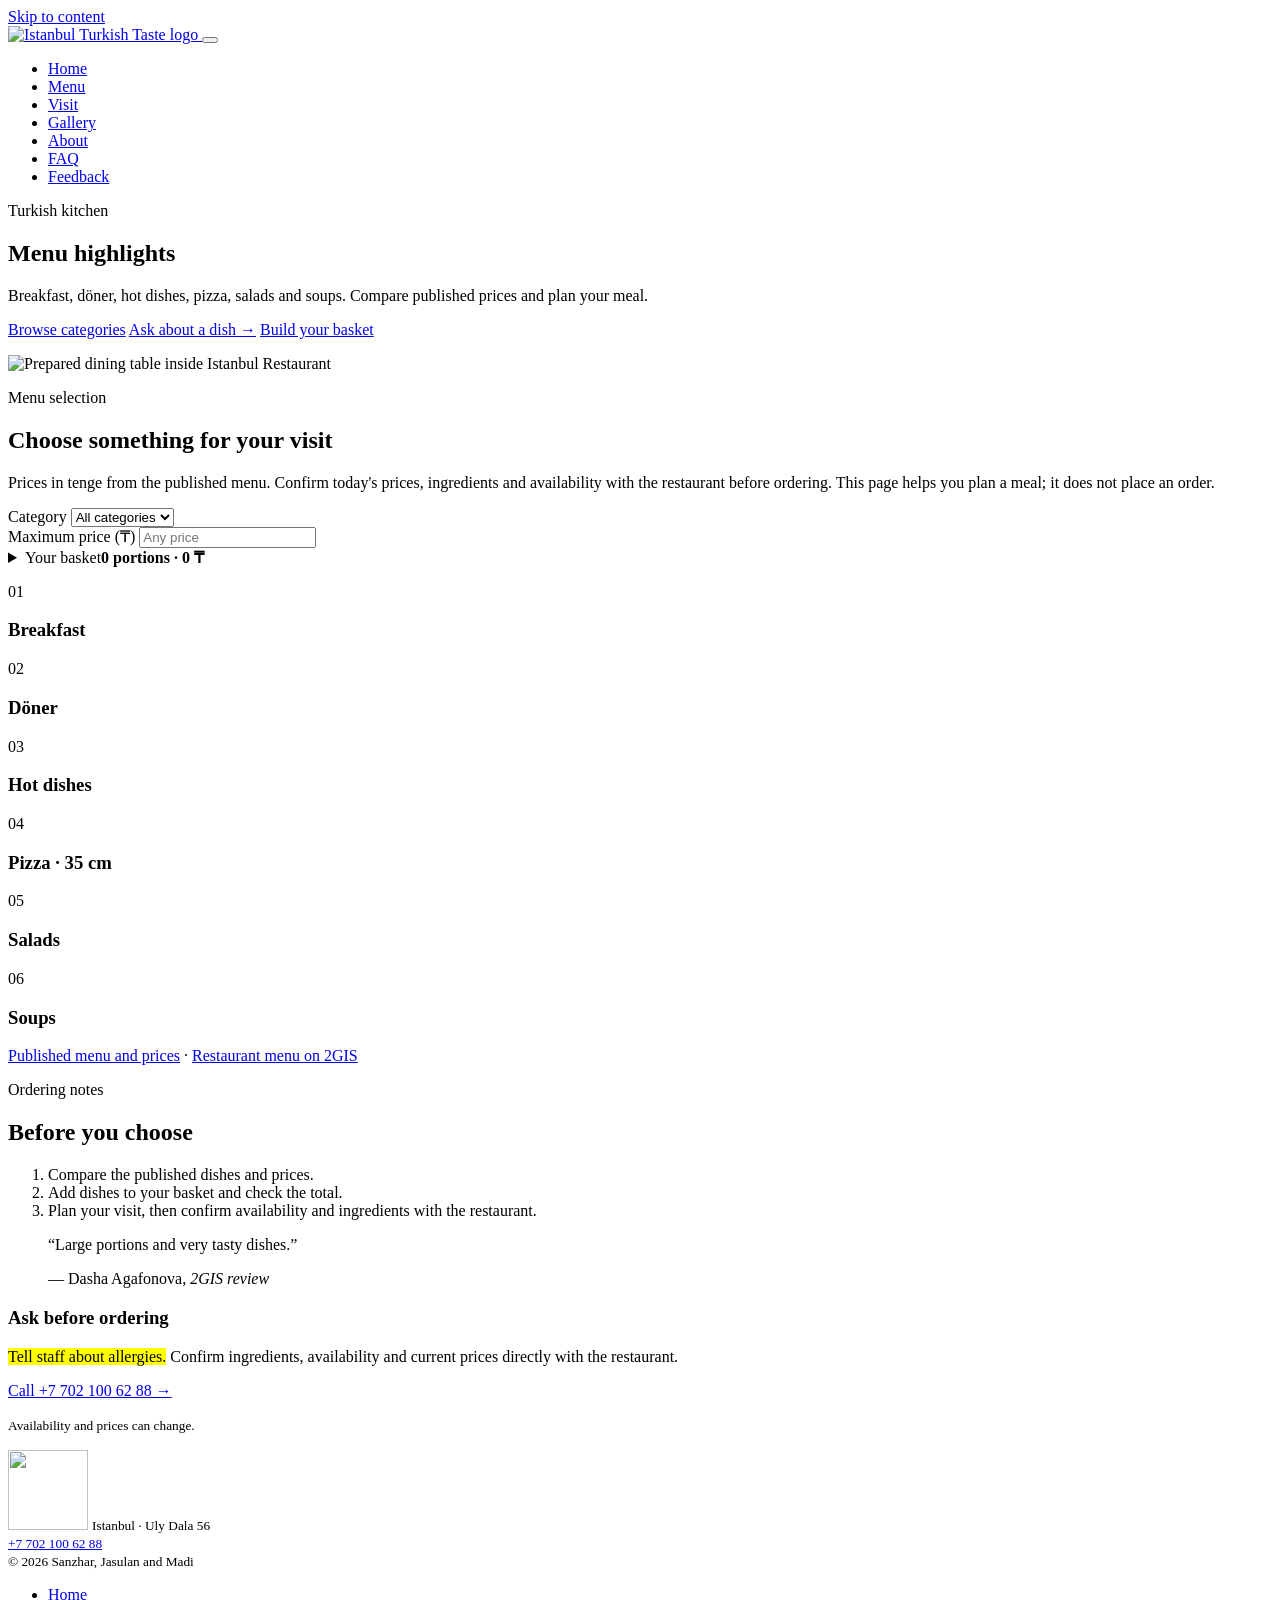
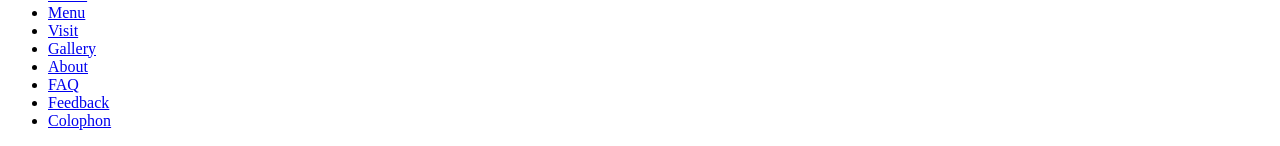
==== menu.html @ e1fde67c "Add restaurant pages and project documentation" ====
<!DOCTYPE html>
<html lang="en">
<head>
<meta charset="utf-8">
<meta content="width=device-width, initial-scale=1" name="viewport">
<meta content="Menu categories and Turkish dish highlights at Istanbul Restaurant in Astana." name="description">
<meta content="Sanzhar" name="author">
<title>Menu — Istanbul Restaurant Astana</title>
<!-- Pinned Bootstrap 5.3.8; local correction layer follows. --><link href="vendor/bootstrap/bootstrap.min.css" rel="stylesheet">
<link href="css/base.css" rel="stylesheet">
<link rel="icon" type="image/jpeg" href="images/istanbul-logo.jpg">
</head>
<body class="menu-page">
<!-- Author: Sanzhar. -->
<a class="skip-link visually-hidden-focusable position-fixed top-0 start-0 m-3 btn btn-warning" href="#main-content">Skip to content</a>
<header class="site-header sticky-top bg-body border-bottom">
<div class="container">
<nav aria-label="Main navigation" class="navbar navbar-expand-lg w-100" data-bs-theme="light"><a aria-label="Istanbul Restaurant home" class="navbar-brand me-auto" href="index.html">
<img alt="Istanbul Turkish Taste logo" class="brand-logo object-fit-contain" src="images/istanbul-logo.jpg">
</a><button aria-controls="main-navbar" aria-expanded="false" aria-label="Toggle navigation" class="navbar-toggler" data-bs-target="#main-navbar" data-bs-toggle="collapse" type="button" id="navigation-toggle"><span class="navbar-toggler-icon"></span></button>
<div class="collapse navbar-collapse justify-content-lg-end" id="main-navbar"><ul class="navbar-nav gap-lg-2 mb-2 mb-lg-0" id="navigation-links">
<li class="nav-item"><a class="nav-link py-2" href="index.html">Home</a></li>
<li class="nav-item"><a aria-current="page" class="nav-link py-2 active text-decoration-underline link-underline-warning link-offset-3" href="menu.html">Menu</a></li>
<li class="nav-item"><a class="nav-link py-2" href="visit.html">Visit</a></li>
<li class="nav-item"><a class="nav-link py-2" href="gallery.html">Gallery</a></li>
<li class="nav-item"><a class="nav-link py-2" href="about.html">About</a></li>
<li class="nav-item"><a class="nav-link py-2" href="faq.html">FAQ</a></li>
<li class="nav-item"><a class="nav-link py-2" href="feedback.html">Feedback</a></li>
</ul></div>
</nav>
</div>
</header>
<main id="main-content">
<!-- This section connects the menu introduction to its visible heading. -->
<section aria-labelledby="menu-title" class="container-fluid px-0 border-bottom">
<div class="row g-0 align-items-stretch">
<div class="page-hero-copy col-12 col-lg-6 d-flex flex-column justify-content-center p-4 p-md-5">
<p class="small fw-bold text-uppercase text-brand-accent mb-3">Turkish kitchen</p>
<h1 class="display-2 mb-4" id="menu-title">Menu highlights</h1>
<p class="lead">
            Breakfast, döner, hot dishes, pizza, salads and soups. Compare published prices and plan your meal.
          </p>
<p class="d-flex flex-wrap align-items-center gap-2 mt-4">
<a class="btn btn-warning" href="#categories">Browse categories</a>
<a class="fw-semibold text-decoration-underline" href="#dish-question">Ask about a dish →</a>
<a class="btn btn-outline-dark" href="#assignment-4">Build your basket</a></p>
</div>
<div class="page-hero-media col-12 col-lg-6 m-0">
<img alt="Prepared dining table inside Istanbul Restaurant" class="img-fluid w-100 h-100 object-fit-cover" src="images/restaurant-interior-table.jpg" decoding="async">
</div>
</div></section>
<section aria-labelledby="categories-title" class="py-5" id="categories"><div class="container">
<p class="small fw-bold text-uppercase text-brand-accent">Menu selection</p>
<h2 class="display-5 mb-4" id="categories-title">Choose something for your visit</h2>
<p id="menu-price-note">Prices in tenge from the published menu. Confirm today's prices, ingredients and availability with the restaurant before ordering. This page helps you plan a meal; it does not place an order.</p>
<!-- assignment-4: menu filters and basket calculations -->
<div id="assignment-4" class="menu-tools">
<div class="row g-3 mb-4">
<div class="col-md-6"><label for="category-filter" class="form-label">Category</label>
<select id="category-filter" class="form-select">
<option value="all">All categories</option><option value="breakfast">Breakfast</option>
<option value="doner">Döner</option><option value="hot-dishes">Hot dishes</option>
<option value="pizza">Pizza</option><option value="salads">Salads</option><option value="soups">Soups</option>
</select></div>
<div class="col-md-6"><label for="price-filter" class="form-label">Maximum price (₸)</label>
<input id="price-filter" class="form-control" type="number" min="0" step="100" placeholder="Any price"></div>
</div>
<details class="menu-basket">
<summary><span>Your basket</span><strong id="basket-summary" aria-live="polite">0 portions · 0 ₸</strong></summary>
<div class="basket-content">
<ul id="basket-list" class="list-unstyled" aria-live="polite"></ul>
<p id="basket-total" class="fw-bold" aria-live="polite"></p>
<button id="clear-basket" class="btn btn-outline-dark btn-sm" type="button">Clear basket</button>
</div></details></div>
<p id="menu-empty" class="py-3" role="status" hidden>No dishes found. Try another filter.</p>
<div class="row g-4" id="menu-items">
<div class="col-12 col-md-6 col-lg-4"><article class="card h-100" id="category-breakfast"><div class="card-body">
<p class="small text-brand-accent fw-bold">01</p>
<h3 class="h4">Breakfast</h3>
<ul class="list-unstyled mb-0"></ul>

</div></article></div>
<div class="col-12 col-md-6 col-lg-4"><article class="card h-100" id="category-doner"><div class="card-body">
<p class="small text-brand-accent fw-bold">02</p>
<h3 class="h4">Döner</h3>
<ul class="list-unstyled mb-0"></ul>

</div></article></div>
<div class="col-12 col-md-6 col-lg-4"><article class="card h-100" id="category-hot-dishes"><div class="card-body">
<p class="small text-brand-accent fw-bold">03</p>
<h3 class="h4">Hot dishes</h3>
<ul class="list-unstyled mb-0"></ul>

</div></article></div>
<div class="col-12 col-md-6 col-lg-4"><article class="card h-100" id="category-pizza"><div class="card-body">
<p class="small text-brand-accent fw-bold">04</p>
<h3 class="h4">Pizza · 35 cm</h3>
<ul class="list-unstyled mb-0"></ul>

</div></article></div>
<div class="col-12 col-md-6 col-lg-4"><article class="card h-100" id="category-salads"><div class="card-body">
<p class="small text-brand-accent fw-bold">05</p>
<h3 class="h4">Salads</h3>
<ul class="list-unstyled mb-0"></ul>

</div></article></div>
<div class="col-12 col-md-6 col-lg-4"><article class="card h-100" id="category-soups"><div class="card-body">
<p class="small text-brand-accent fw-bold">06</p>
<h3 class="h4">Soups</h3>
<ul class="list-unstyled mb-0"></ul>

</div></article></div>
</div>
<div id="generated-menu-items" class="row g-4" aria-live="polite"></div>
<p class="mt-4 mb-0"><a href="https://tr.restaurantguru.com/Istanbul-Restoran-Astana/menu" target="_blank" rel="noopener noreferrer">Published menu and prices</a> · <a href="https://2gis.kz/astana/firm/70000001069922617/tab/menu" target="_blank" rel="noopener noreferrer">Restaurant menu on 2GIS</a></p>
</div></section>
<section aria-labelledby="notes-title" class="py-5 bg-dark text-white" id="dish-question">
<div class="container"><div class="row g-4 align-items-start">
<div class="col-12 col-lg-7">
<p class="small fw-bold text-uppercase text-brand-accent mb-3">Ordering notes</p>
<h2 class="display-5 mb-4" id="notes-title">Before you choose</h2>
<ol start="1">
<li>Compare the published dishes and prices.</li>
<li>Add dishes to your basket and check the total.</li>
<li>Plan your visit, then confirm availability and ingredients with the restaurant.</li>
</ol>
<blockquote>
<p><q>Large portions and very tasty dishes.</q></p>
<footer>— Dasha Agafonova, <cite>2GIS review</cite></footer>
</blockquote>
</div>
<aside class="col-12 col-lg-5 bg-body text-dark p-4 border-start border-warning border-4 shadow-sm">
<h3 class="h4 mb-3">Ask before ordering</h3>
<p>
<mark>Tell staff about allergies.</mark> Confirm ingredients, availability and
              current prices directly with the restaurant.
            </p>
<p><a class="fw-semibold text-decoration-underline" href="tel:+77021006288">Call +7 702 100 62 88 →</a></p>
<p><small>Availability and prices can change.</small></p>
</aside>
</div></div>
</section>
</main>
<footer class="site-footer text-break bg-dark text-white">
  <div class="container py-4"><div class="row g-4 align-items-center">
    <div class="col-12 col-lg-5 d-flex align-items-center gap-3">
      <img alt="" class="object-fit-contain flex-shrink-0" width="80" height="80" src="images/istanbul-logo.jpg">
      <small>Istanbul · Uly Dala 56<br><a class="link-light" href="tel:+77021006288">+7 702 100 62 88</a><br>© 2026 Sanzhar, Jasulan and Madi</small>
    </div>
    <nav class="col-12 col-lg-7" aria-label="Footer navigation">
      <ul class="d-flex flex-wrap justify-content-lg-end gap-3 list-unstyled mb-0">
<li><a class="link-light" href="index.html">Home</a></li>
<li><a class="link-light" href="menu.html">Menu</a></li>
<li><a class="link-light" href="visit.html">Visit</a></li>
<li><a class="link-light" href="gallery.html">Gallery</a></li>
<li><a class="link-light" href="about.html">About</a></li>
<li><a class="link-light" href="faq.html">FAQ</a></li>
<li><a class="link-light" href="feedback.html">Feedback</a></li>
<li><a class="link-light" href="colophon.html">Colophon</a></li>
</ul>
    </nav>
  </div></div>
</footer>
<script src="vendor/bootstrap/bootstrap.bundle.min.js"></script>

<script src="js/main.js" defer></script>
<script src="js/menu.js" defer></script>
</body>
</html>
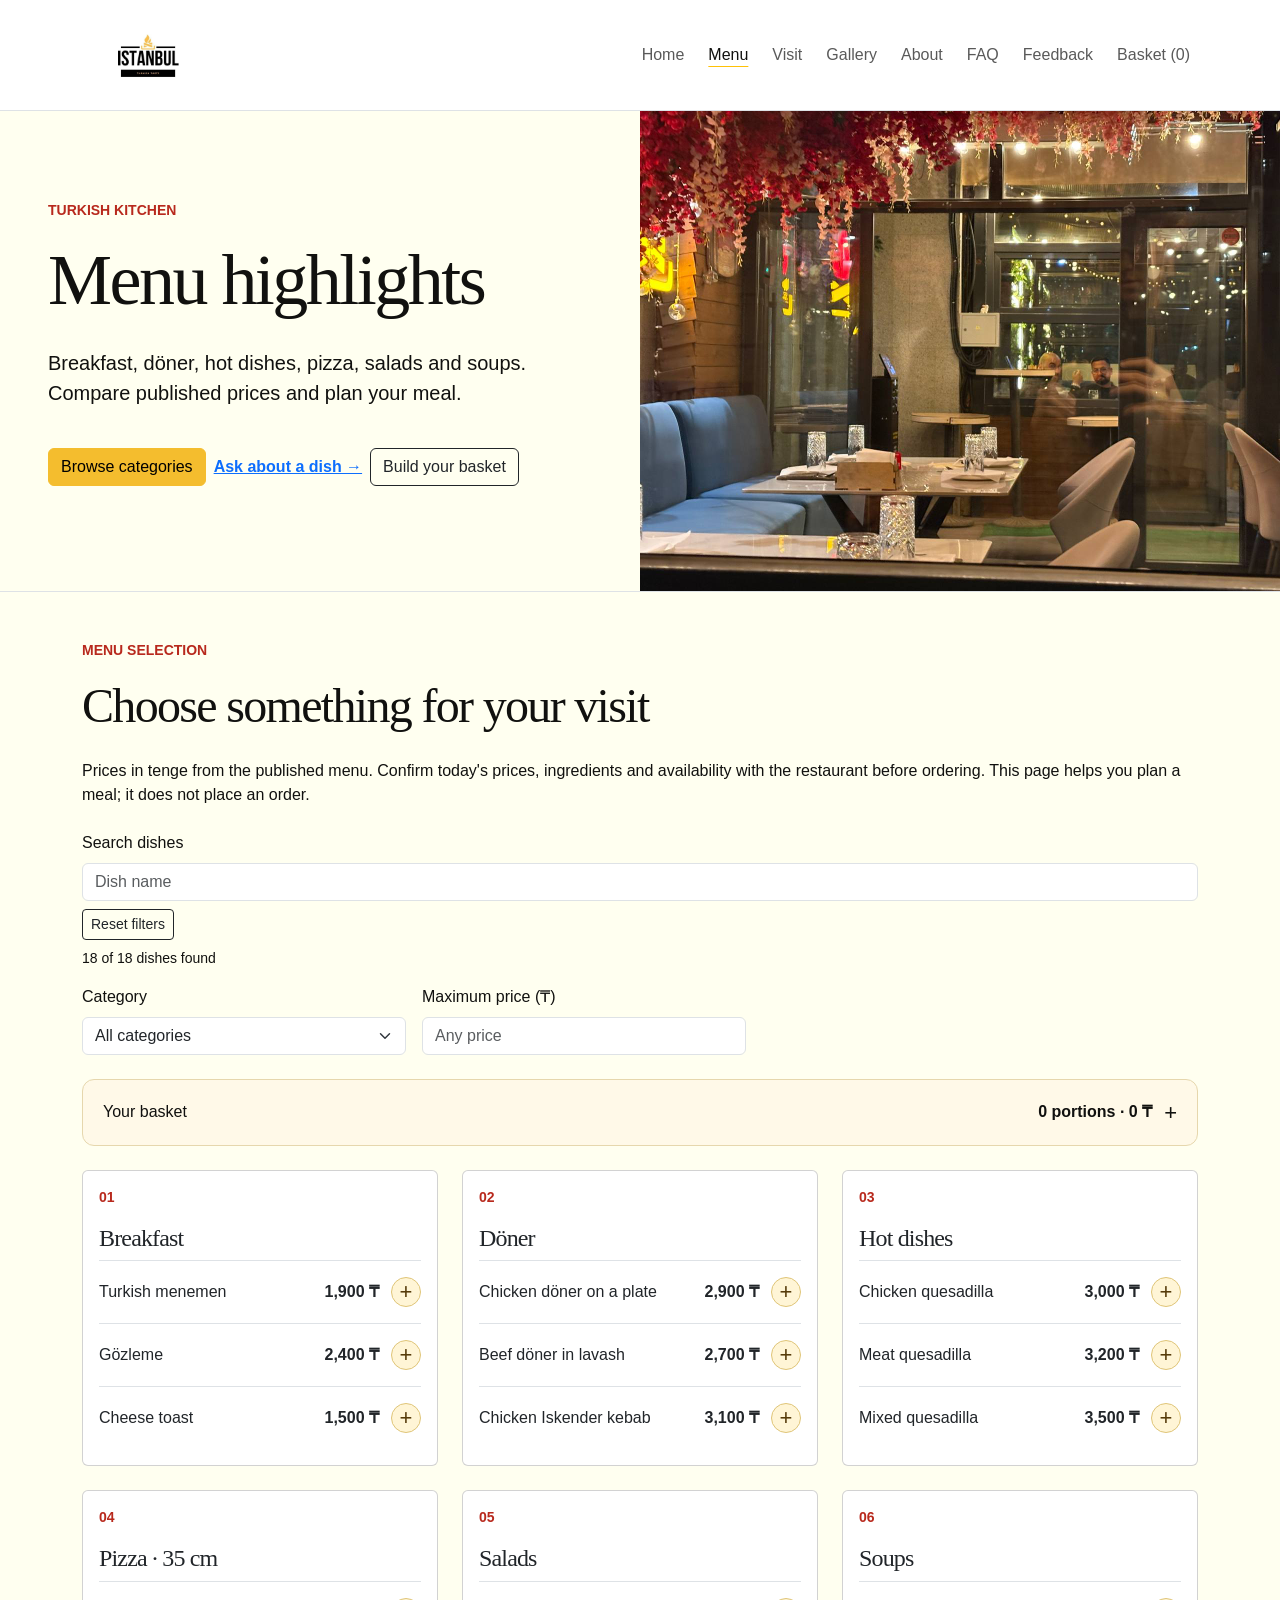
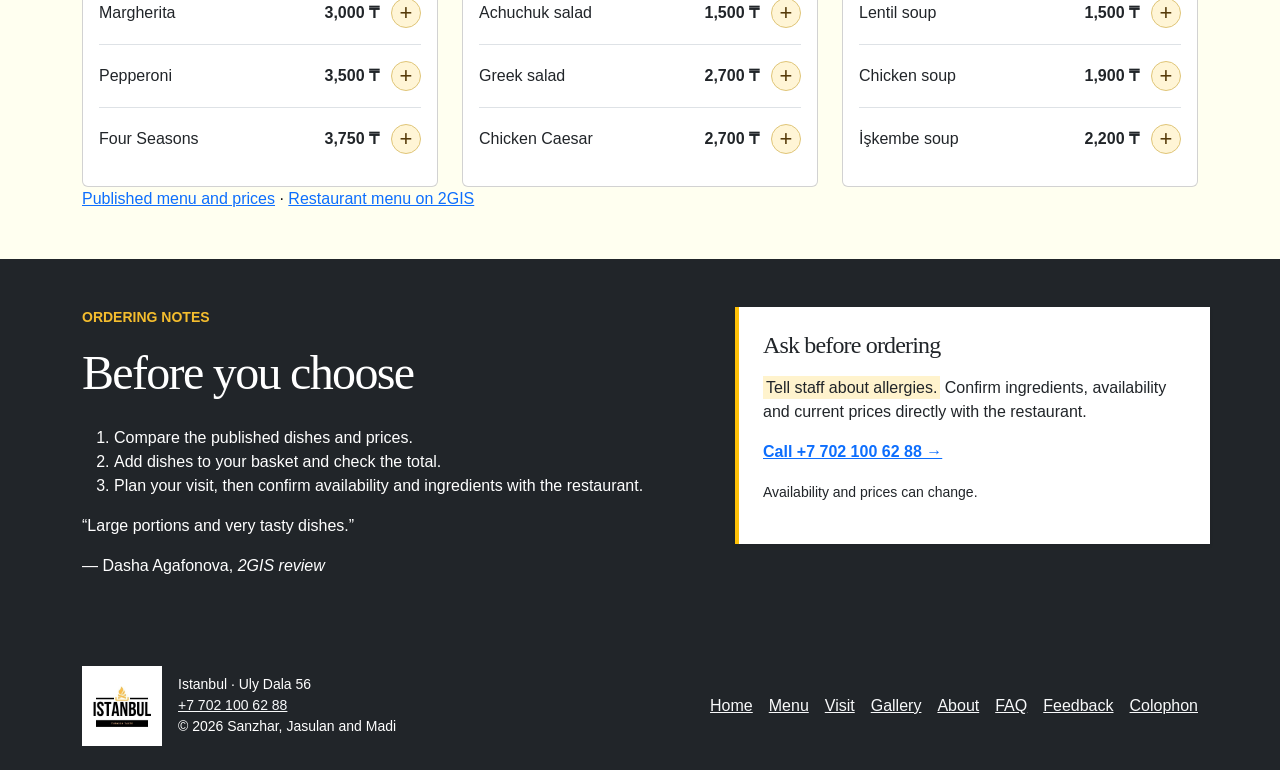
==== commit 5f04d08e: "Connect jQuery CDN and document rewritten features" ====
--- a/menu.html
+++ b/menu.html
@@ -163,6 +163,7 @@
 </footer>
 <script src="vendor/bootstrap/bootstrap.bundle.min.js"></script>
 
+<script src="https://code.jquery.com/jquery-3.7.1.min.js" defer></script>
 <script src="js/main.js" defer></script>
 <script src="js/menu.js" defer></script>
 </body>
--- a/css/base.css
+++ b/css/base.css
@@ -0,0 +1,138 @@
+/* Bootstrap 5.3.8 supplies layout, spacing, buttons and responsive behavior.
+   This file keeps Istanbul's palette, type and details Bootstrap does not provide. */
+:root {
+  --brand-ink: #11110f;
+  --brand-paper: ivory;
+  --brand-gold: #f4bd2e;
+  --brand-flame: #b8291d;
+}
+body {
+  background: var(--brand-paper);
+  color: var(--brand-ink);
+  font-family: "Trebuchet MS", Arial, sans-serif;
+}
+h1, h2, h3, h4 {
+  font-family: Georgia, "Times New Roman", serif;
+  letter-spacing: -.035em;
+}
+.text-brand-accent { color: var(--brand-flame); }
+.bg-dark .text-brand-accent,
+.brand-brown .text-brand-accent { color: var(--brand-gold); }
+.brand-brown { background: #3b2d24; }
+/* Match Bootstrap's button variables to the restaurant logo. */
+.btn-warning {
+  --bs-btn-bg: var(--brand-gold);
+  --bs-btn-border-color: var(--brand-gold);
+  --bs-btn-hover-bg: #e4ab1d;
+  --bs-btn-hover-border-color: #e4ab1d;
+}
+.brand-logo { width: 8.25rem; height: 5.25rem; object-fit: contain; }
+.site-header {
+  position: sticky;
+  top: 0;
+  z-index: 102;
+}
+.footer-logo { width: 5rem; height: 5rem; object-fit: contain; }
+.navbar .nav-link[aria-current="page"] {
+  color: var(--brand-ink);
+  text-decoration: underline;
+  text-decoration-color: var(--brand-gold);
+  text-underline-offset: .5em;
+}
+/* The photo stays structural; this gradient only protects text contrast. */
+.home-hero::after {
+  content: "";
+  position: absolute;
+  inset: 0;
+  background: linear-gradient(to top, rgba(17,17,15,.94), rgba(17,17,15,.55) 55%, rgba(17,17,15,.08));
+  pointer-events: none;
+}
+.hero-image { object-position: 60% center; }
+.cta-image { max-height: 28rem; }
+.hero-image, .cta-image { object-fit: cover; }
+/* Keep the keyboard skip link reachable without occupying normal layout space. */
+.skip-link {
+  position: fixed;
+  top: -6rem;
+  left: 1rem;
+  z-index: 1080;
+  padding: .75rem 1rem;
+  background: var(--brand-gold);
+  color: var(--brand-ink);
+}
+.skip-link:focus { top: 1rem; }
+/* Native form submission targets a prebuilt result; future JS uses the same states. */
+.form-result { display: none; }
+.form-result:target { display: block; }
+.result-panel:target .form-result { display: block; }
+.result-panel:target .result-idle { display: none; }
+.faq-stepss {
+  margin: 0;
+  padding: 32px;
+  list-style: none;
+  border: 1px solid rgba(17, 17, 15, 0.2);
+  display: grid;
+  border-radius: 8px;
+}
+
+/* Keep the shared sticky header clear of linked headings and form results. */
+html { scroll-padding-top: 8rem; }
+[id] { scroll-margin-top: 8rem; }
+[class*="col-"] { min-width: 0; }
+.site-footer a, address, pre { overflow-wrap: anywhere; }
+pre { max-width: 100%; overflow-x: auto; }
+.faq-steps { padding-left: 0; display: grid; gap: 1rem; margin-top: 2rem; }
+a:focus-visible, button:focus-visible, input:focus-visible,
+select:focus-visible, textarea:focus-visible, [tabindex="-1"]:focus-visible {
+  outline: 3px solid var(--brand-gold);
+  outline-offset: 3px;
+}
+
+/* State hooks are shared by all four forms and future generated content. */
+.is-hidden { display: none !important; }
+.is-active { font-weight: 700; text-decoration: underline; }
+.is-selected { border-color: var(--brand-gold) !important; box-shadow: 0 0 0 2px var(--brand-gold); }
+.is-error { color: #842029; background: #f8d7da; border: 1px solid #842029; border-radius: .375rem; }
+.is-success { color: #0f5132; background: #d1e7dd; border: 1px solid #0f5132; border-radius: .375rem; }
+.field-error { color: #842029; display: block; margin-top: .375rem; }
+.form-control.is-error, .form-select.is-error { background-color: white; border-color: #842029; }
+.cascade-demo { letter-spacing: .28em; }
+
+@media (max-width: 575.98px) {
+  .brand-logo { width: 6.5rem; height: 4rem; }
+  .navbar .nav-link { padding-block: .6rem; }
+  .faq-stepss { padding: 1.25rem; }
+}
+
+/* Menu filters, inline add buttons and expandable basket. */
+.menu-tools { margin: 24px 0; }
+.menu-tools > .row { max-width: 680px; }
+.menu-basket { background: #fff9e8; border: 1px solid #e6d7ad; border-radius: 12px; margin-bottom: 24px; }
+.menu-basket summary { cursor: pointer; padding: 16px 20px; display: flex; justify-content: space-between; align-items: center; gap: 12px; flex-wrap: wrap; }
+.menu-basket summary::after { content: "+"; font-size: 22px; }
+.menu-basket[open] summary::after { content: "−"; }
+.menu-basket summary strong { margin-left: auto; }
+.menu-basket summary:focus-visible { outline: 3px solid var(--brand-gold); outline-offset: 3px; }
+.basket-content { padding: 0 20px 20px; }
+.basket-row { display: flex; justify-content: space-between; gap: 12px; padding: 10px 0; border-bottom: 1px solid #e6d7ad; font-size: .9rem; }
+.basket-row strong { white-space: nowrap; }
+.dish-actions { display: flex; align-items: center; gap: 12px; margin-left: auto; }
+.dish-add { width: 30px; height: 30px; flex-shrink: 0; display: inline-flex; align-items: center; justify-content: center; border: 1px solid #dfc578; border-radius: 50%; background: #fff5d6; color: #563b0a; font: 22px/1 Arial, sans-serif; cursor: pointer; }
+.dish-add:hover { background: var(--brand-gold); }
+.dish-add:focus-visible { outline: 3px solid var(--brand-ink); outline-offset: 3px; }
+#menu-items li { align-items: center; }
+#menu-items li > span { flex: 1; min-width: 110px; }
+#menu-items [hidden] { display: none !important; }
+
+/* Center the full photo and keep controls inside the viewport. */
+.photo-viewer { width: 65vw; max-width: 1100px; height: 80vh; max-height: 90dvh; margin: auto; overflow: hidden; }
+.photo-viewer[open] { display: grid; grid-template-rows: minmax(0, 1fr) auto auto; gap: 12px; }
+.photo-viewer .photo-viewer-image { width: 100%; height: 100%; min-height: 0; object-fit: contain; }
+.photo-viewer > p { margin: 0; font-size: .9rem; }
+.photo-viewer::backdrop { background: rgb(0 0 0 / 65%); }
+@media (max-width: 767px) {
+  .photo-viewer { width: 94vw; height: 75vh; }
+}
+
+.basket-row { flex-wrap: wrap; }
+.basket-controls { flex-basis: 100%; }
